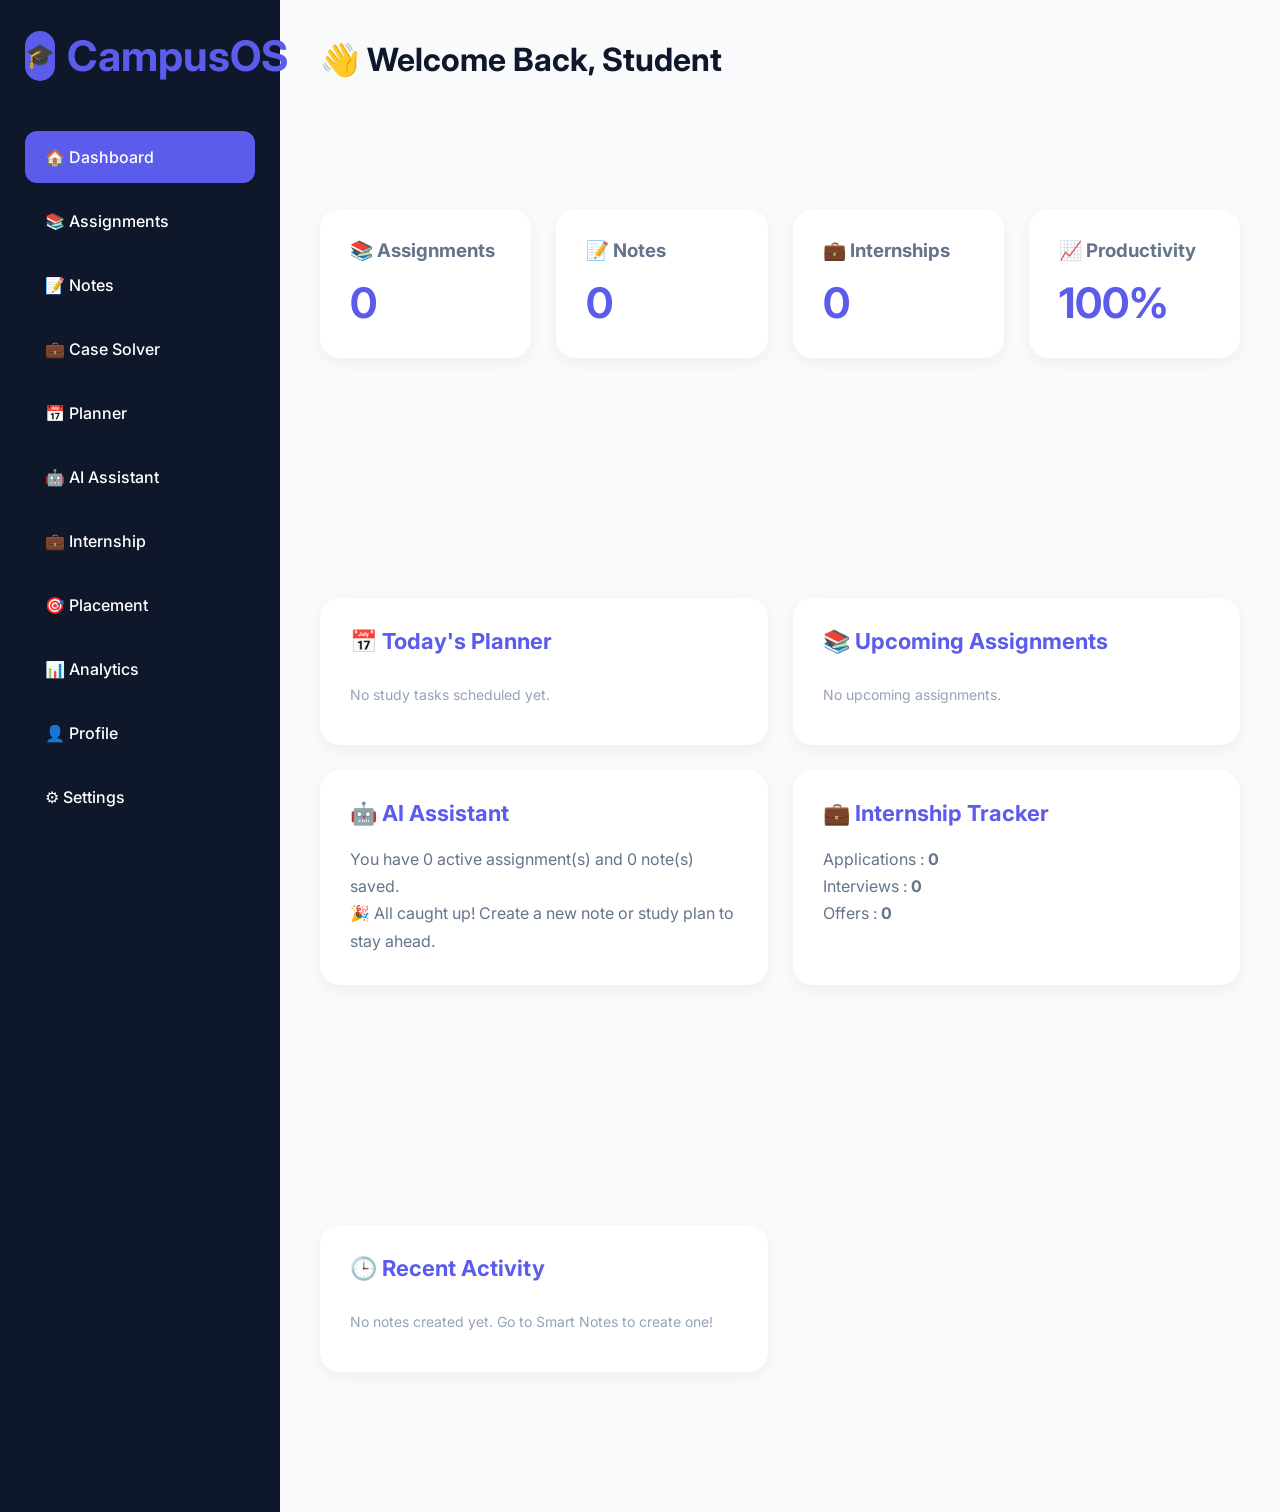
==== dashboard.html @ 57d11215 "feat: complete CampusOS PWA" ====
<!DOCTYPE html>
<html lang="en">

<head>
<link rel="manifest" href="manifest.json">
    <meta charset="UTF-8">

    <meta name="viewport"
          content="width=device-width, initial-scale=1.0">

    <title>CampusOS Dashboard</title>

    <link rel="stylesheet"
          href="assets/css/style.css">

</head>

<body>

<div class="dashboard-layout">

    <!-- Sidebar -->

    <aside class="sidebar">

        <div class="logo">

            <div class="logo-icon">🎓</div>

            <h2>CampusOS</h2>

        </div>

        <ul class="sidebar-menu">

    <li class="active">
        <a href="dashboard.html">🏠 Dashboard</a>
    </li>

    <li>
        <a href="pages/assignments.html">📚 Assignments</a>
    </li>

    <li>
        <a href="pages/notes.html">📝 Notes</a>
    </li>
    
    <li><a href="pages/casestudy.html">💼 Case Solver</a></li>

    <li>
        <a href="pages/planner.html">📅 Planner</a>
    </li>

    <li>
        <a href="pages/assistant.html">🤖 AI Assistant</a>
    </li>

    <li>
        <a href="pages/internship.html">💼 Internship</a>
    </li>

    <li>
        <a href="pages/placement.html">🎯 Placement</a>
    </li>

    <li>
        <a href="pages/analytics.html">📊 Analytics</a>
    </li>

    <li>
        <a href="pages/profile.html">👤 Profile</a>
    </li>

    <li>
        <a href="pages/settings.html">⚙ Settings</a>
    </li>

</ul>

    </aside>

    <!-- Main -->

    <main class="main-content">

        <header class="topbar">
            <div style="display: flex; align-items: center; gap: 15px;">
        <!-- This button will only show up on phones -->
        <button id="mobileMenuBtn" class="mobile-menu-btn" style="display: none; background: none; border: none; font-size: 24px; cursor: pointer;">
            ☰
        </button>

            <h2>

                👋 Welcome Back, <span id="studentName">Student</span>

            </h2>

        </header>

        <section class="stats-grid">

    <div class="stat-card">

        <h3>📚 Assignments</h3>

        <h1 id="dashboardAssignments">0</h1>

    </div>

    <div class="stat-card">

        <h3>📝 Notes</h3>

        <h1 id="dashboardNotes">0</h1>

    </div>

    <div class="stat-card">

        <h3>💼 Internships</h3>

        <h1 id="dashboardInternships">0</h1>

    </div>

   <div class="stat-card">

    <h3>📈 Productivity</h3>

    <h1 id="dashboardProductivity">0%</h1>

</div>

</section>
        <!-- ================= DASHBOARD WIDGETS ================= -->

<section class="dashboard-widgets">

   <div class="widget">

    <h3>📅 Today's Planner</h3>

    <ul id="todayPlannerList">

    </ul>

</div>

    <div class="widget">

        <h3>📚 Upcoming Assignments</h3>

       <ul id="upcomingAssignments">

</ul>

    </div>

    <div class="widget">

    <h3>🤖 AI Assistant</h3>

    <p id="dashboardGreeting"></p>

    <p id="dashboardSuggestion"></p>

</div>

    <div class="widget">

    <h3>💼 Internship Tracker</h3>

    <p>

        Applications :
        <strong id="dashboardApplications">0</strong>

    </p>

    <p>

        Interviews :
        <strong id="dashboardInterviews">0</strong>

    </p>

    <p>

        Offers :
        <strong id="dashboardOffers">0</strong>

    </p>

</div>

</section>
<section class="dashboard-widgets">

    <div class="widget">

        <h3>🕒 Recent Activity</h3>

        <ul id="recentActivityList">

        </ul>

    </div>

</section>

    </main>

</div>

<script src="assets/js/core/storage.js"></script>

<script src="assets/js/core/dateUtils.js"></script>

<script src="assets/js/services/assignmentService.js"></script>
<script src="assets/js/services/notesService.js"></script>
<script src="assets/js/services/plannerService.js"></script>
<script src="assets/js/services/internshipService.js"></script>
<script src="assets/js/services/placementService.js"></script>

<script src="assets/js/services/profileService.js"></script>
<script src="assets/js/services/settingsService.js"></script>
<script src="assets/js/core/theme.js"></script>
<script src="assets/js/core/notification.js"></script>
<script src="assets/js/services/dashboardService.js"></script>

<script src="assets/js/page/dashboard.js"></script>


<script>
if ("serviceWorker" in navigator) {

    navigator.serviceWorker.register("service-worker.js");

}
</script>

</body>

</html>
---- assets/css/style.css ----
@import url("https://fonts.googleapis.com/css2?family=Inter:wght@300;400;500;600;700;800&display=swap");

@import url("variables.css");

/* Layout */
@import url("navbar.css");
@import url("footer.css");

/* Landing Page */
@import url("auth.css");
@import url("hero.css");
@import url("features.css");
@import url("trust.css");
@import url("specialization.css");
@import url("assistant.css");
@import url("dashboard-preview.css");
@import url("testimonials.css");
@import url("faq.css");

/* Reusable Components */
@import url("cards.css");
@import url("buttons.css");

@import url("components/cards.css");
@import url("components/buttons.css");
@import url("components/forms.css");
@import url("components/modal.css");
@import url("components/toast.css");

/* Pages */
@import url("dashboard.css");
@import url("assignments.css");
@import url("notes.css");
@import url("planner.css");
@import url("internship.css");
@import url("placement.css");

/* Utilities */
@import url("animations.css");
@import url("responsive.css");

*{
    margin:0;
    padding:0;
    box-sizing:border-box;
}

html{

    scroll-behavior:smooth;

}

body{

    font-family:'Inter',sans-serif;

    background:var(--background);

    color:var(--dark);

    overflow-x:hidden;

}

a{

    text-decoration:none;

    color:inherit;

}

button{

    border:none;

    outline:none;

    cursor:pointer;

    font-family:inherit;

}

img{

    width:100%;

    display:block;

}

.container{

    width:min(1200px,92%);

    margin:auto;

}
section{

    padding:100px 0;

}

ul{

    list-style:none;

}
/* ======================================
   Dark Theme
====================================== */

body.dark{

    background:var(--background);

    color:var(--text);

    transition:.3s;

}

body.dark .card,

body.dark .widget,

body.dark .stat-card{

    background:var(--surface);

    color:var(--text);

    border:1px solid var(--border);

}

body.dark .sidebar{

    background:#111827;

}

body.dark .topbar{

    background:var(--surface);

}

body.dark input,

body.dark textarea,

body.dark select{

    background:#0F172A;

    color:var(--text);

    border:1px solid var(--border);

}

body.dark h1,

body.dark h2,

body.dark h3,

body.dark h4,

body.dark h5,

body.dark h6,

body.dark p,

body.dark span,

body.dark li,

body.dark label{

    color:var(--text);

}

body.dark table{

    color:var(--text);

}

body.dark a{

    color:inherit;

}
body.dark button{

    color:white;

}

body.dark .btn-secondary{

    background:#334155;

}
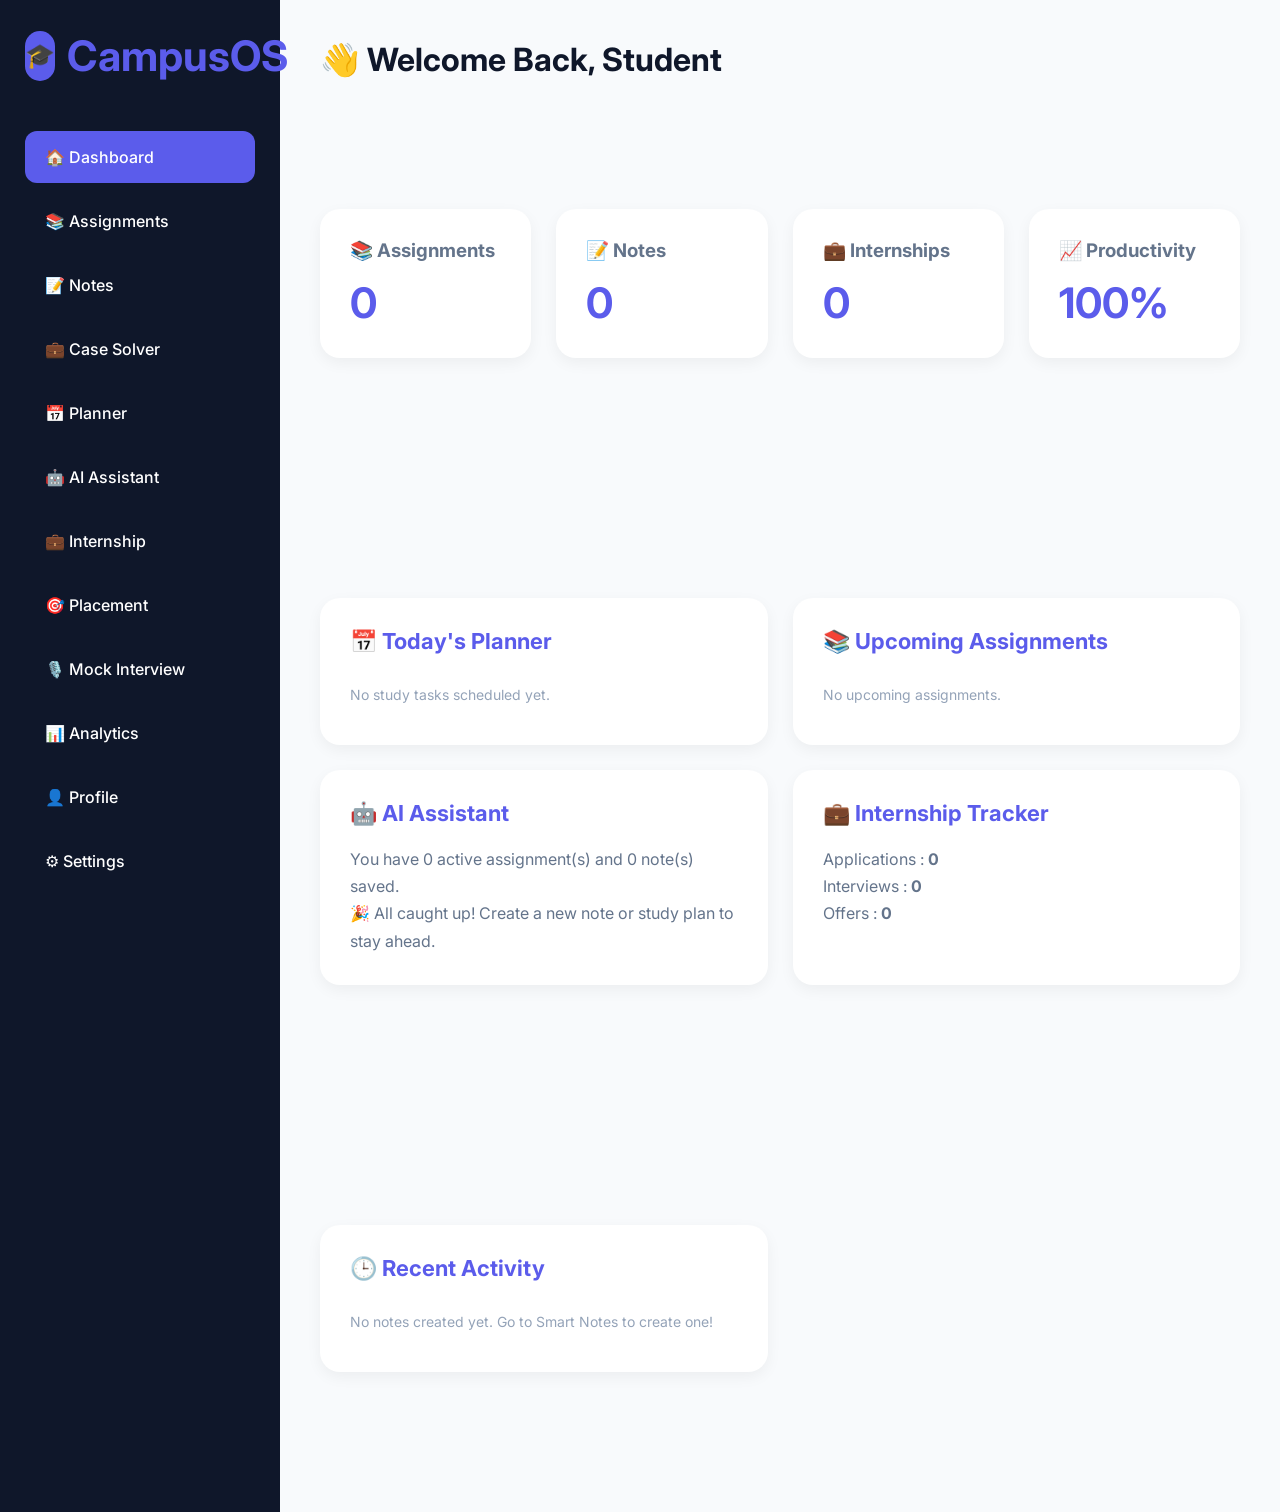
==== commit e65eb788: "Add Mock Interview link to dashboard sidebar" ====
--- a/dashboard.html
+++ b/dashboard.html
@@ -2,17 +2,11 @@
 <html lang="en">
 
 <head>
-<link rel="manifest" href="manifest.json">
+    <link rel="manifest" href="manifest.json">
     <meta charset="UTF-8">
-
-    <meta name="viewport"
-          content="width=device-width, initial-scale=1.0">
-
+    <meta name="viewport" content="width=device-width, initial-scale=1.0">
     <title>CampusOS Dashboard</title>
-
-    <link rel="stylesheet"
-          href="assets/css/style.css">
-
+    <link rel="stylesheet" href="assets/css/style.css">
 </head>
 
 <body>
@@ -20,226 +14,177 @@
 <div class="dashboard-layout">
 
     <!-- Sidebar -->
-
     <aside class="sidebar">
 
         <div class="logo">
-
             <div class="logo-icon">🎓</div>
-
             <h2>CampusOS</h2>
-
         </div>
 
         <ul class="sidebar-menu">
 
-    <li class="active">
-        <a href="dashboard.html">🏠 Dashboard</a>
-    </li>
+            <li class="active">
+                <a href="dashboard.html">🏠 Dashboard</a>
+            </li>
 
-    <li>
-        <a href="pages/assignments.html">📚 Assignments</a>
-    </li>
+            <li>
+                <a href="pages/assignments.html">📚 Assignments</a>
+            </li>
 
-    <li>
-        <a href="pages/notes.html">📝 Notes</a>
-    </li>
-    
-    <li><a href="pages/casestudy.html">💼 Case Solver</a></li>
+            <li>
+                <a href="pages/notes.html">📝 Notes</a>
+            </li>
+            
+            <li>
+                <a href="pages/casestudy.html">💼 Case Solver</a>
+            </li>
 
-    <li>
-        <a href="pages/planner.html">📅 Planner</a>
-    </li>
+            <li>
+                <a href="pages/planner.html">📅 Planner</a>
+            </li>
 
-    <li>
-        <a href="pages/assistant.html">🤖 AI Assistant</a>
-    </li>
+            <li>
+                <a href="pages/assistant.html">🤖 AI Assistant</a>
+            </li>
 
-    <li>
-        <a href="pages/internship.html">💼 Internship</a>
-    </li>
+            <li>
+                <a href="pages/internship.html">💼 Internship</a>
+            </li>
 
-    <li>
-        <a href="pages/placement.html">🎯 Placement</a>
-    </li>
+            <li>
+                <a href="pages/placement.html">🎯 Placement</a>
+            </li>
 
-    <li>
-        <a href="pages/analytics.html">📊 Analytics</a>
-    </li>
+            <li>
+                <a href="pages/mock-interview.html">🎙️ Mock Interview</a>
+            </li>
 
-    <li>
-        <a href="pages/profile.html">👤 Profile</a>
-    </li>
+            <li>
+                <a href="pages/analytics.html">📊 Analytics</a>
+            </li>
 
-    <li>
-        <a href="pages/settings.html">⚙ Settings</a>
-    </li>
+            <li>
+                <a href="pages/profile.html">👤 Profile</a>
+            </li>
 
-</ul>
+            <li>
+                <a href="pages/settings.html">⚙ Settings</a>
+            </li>
+
+        </ul>
 
     </aside>
 
     <!-- Main -->
-
     <main class="main-content">
 
         <header class="topbar">
             <div style="display: flex; align-items: center; gap: 15px;">
-        <!-- This button will only show up on phones -->
-        <button id="mobileMenuBtn" class="mobile-menu-btn" style="display: none; background: none; border: none; font-size: 24px; cursor: pointer;">
-            ☰
-        </button>
+                <!-- Mobile Menu Button -->
+                <button id="mobileMenuBtn" class="mobile-menu-btn" style="display: none; background: none; border: none; font-size: 24px; cursor: pointer;">
+                    ☰
+                </button>
 
-            <h2>
-
-                👋 Welcome Back, <span id="studentName">Student</span>
-
-            </h2>
-
+                <h2>
+                    👋 Welcome Back, <span id="studentName">Student</span>
+                </h2>
+            </div>
         </header>
 
         <section class="stats-grid">
 
-    <div class="stat-card">
+            <div class="stat-card">
+                <h3>📚 Assignments</h3>
+                <h1 id="dashboardAssignments">0</h1>
+            </div>
 
-        <h3>📚 Assignments</h3>
+            <div class="stat-card">
+                <h3>📝 Notes</h3>
+                <h1 id="dashboardNotes">0</h1>
+            </div>
 
-        <h1 id="dashboardAssignments">0</h1>
+            <div class="stat-card">
+                <h3>💼 Internships</h3>
+                <h1 id="dashboardInternships">0</h1>
+            </div>
 
-    </div>
+            <div class="stat-card">
+                <h3>📈 Productivity</h3>
+                <h1 id="dashboardProductivity">0%</h1>
+            </div>
 
-    <div class="stat-card">
+        </section>
 
-        <h3>📝 Notes</h3>
+        <!-- ================= DASHBOARD WIDGETS ================= -->
+        <section class="dashboard-widgets">
 
-        <h1 id="dashboardNotes">0</h1>
+            <div class="widget">
+                <h3>📅 Today's Planner</h3>
+                <ul id="todayPlannerList"></ul>
+            </div>
 
-    </div>
+            <div class="widget">
+                <h3>📚 Upcoming Assignments</h3>
+                <ul id="upcomingAssignments"></ul>
+            </div>
 
-    <div class="stat-card">
+            <div class="widget">
+                <h3>🤖 AI Assistant</h3>
+                <p id="dashboardGreeting"></p>
+                <p id="dashboardSuggestion"></p>
+            </div>
 
-        <h3>💼 Internships</h3>
+            <div class="widget">
+                <h3>💼 Internship Tracker</h3>
+                <p>
+                    Applications :
+                    <strong id="dashboardApplications">0</strong>
+                </p>
+                <p>
+                    Interviews :
+                    <strong id="dashboardInterviews">0</strong>
+                </p>
+                <p>
+                    Offers :
+                    <strong id="dashboardOffers">0</strong>
+                </p>
+            </div>
 
-        <h1 id="dashboardInternships">0</h1>
+        </section>
 
-    </div>
+        <section class="dashboard-widgets">
 
-   <div class="stat-card">
+            <div class="widget">
+                <h3>🕒 Recent Activity</h3>
+                <ul id="recentActivityList"></ul>
+            </div>
 
-    <h3>📈 Productivity</h3>
-
-    <h1 id="dashboardProductivity">0%</h1>
-
-</div>
-
-</section>
-        <!-- ================= DASHBOARD WIDGETS ================= -->
-
-<section class="dashboard-widgets">
-
-   <div class="widget">
-
-    <h3>📅 Today's Planner</h3>
-
-    <ul id="todayPlannerList">
-
-    </ul>
-
-</div>
-
-    <div class="widget">
-
-        <h3>📚 Upcoming Assignments</h3>
-
-       <ul id="upcomingAssignments">
-
-</ul>
-
-    </div>
-
-    <div class="widget">
-
-    <h3>🤖 AI Assistant</h3>
-
-    <p id="dashboardGreeting"></p>
-
-    <p id="dashboardSuggestion"></p>
-
-</div>
-
-    <div class="widget">
-
-    <h3>💼 Internship Tracker</h3>
-
-    <p>
-
-        Applications :
-        <strong id="dashboardApplications">0</strong>
-
-    </p>
-
-    <p>
-
-        Interviews :
-        <strong id="dashboardInterviews">0</strong>
-
-    </p>
-
-    <p>
-
-        Offers :
-        <strong id="dashboardOffers">0</strong>
-
-    </p>
-
-</div>
-
-</section>
-<section class="dashboard-widgets">
-
-    <div class="widget">
-
-        <h3>🕒 Recent Activity</h3>
-
-        <ul id="recentActivityList">
-
-        </ul>
-
-    </div>
-
-</section>
+        </section>
 
     </main>
 
 </div>
 
 <script src="assets/js/core/storage.js"></script>
-
 <script src="assets/js/core/dateUtils.js"></script>
-
 <script src="assets/js/services/assignmentService.js"></script>
 <script src="assets/js/services/notesService.js"></script>
 <script src="assets/js/services/plannerService.js"></script>
 <script src="assets/js/services/internshipService.js"></script>
 <script src="assets/js/services/placementService.js"></script>
-
 <script src="assets/js/services/profileService.js"></script>
 <script src="assets/js/services/settingsService.js"></script>
 <script src="assets/js/core/theme.js"></script>
 <script src="assets/js/core/notification.js"></script>
 <script src="assets/js/services/dashboardService.js"></script>
-
 <script src="assets/js/page/dashboard.js"></script>
-
 
 <script>
 if ("serviceWorker" in navigator) {
-
     navigator.serviceWorker.register("service-worker.js");
-
 }
 </script>
 
 </body>
 
-</html>+</html>
--- a/assets/css/style.css
+++ b/assets/css/style.css
@@ -208,4 +208,4 @@
 
     background:#334155;
 
-}+}
